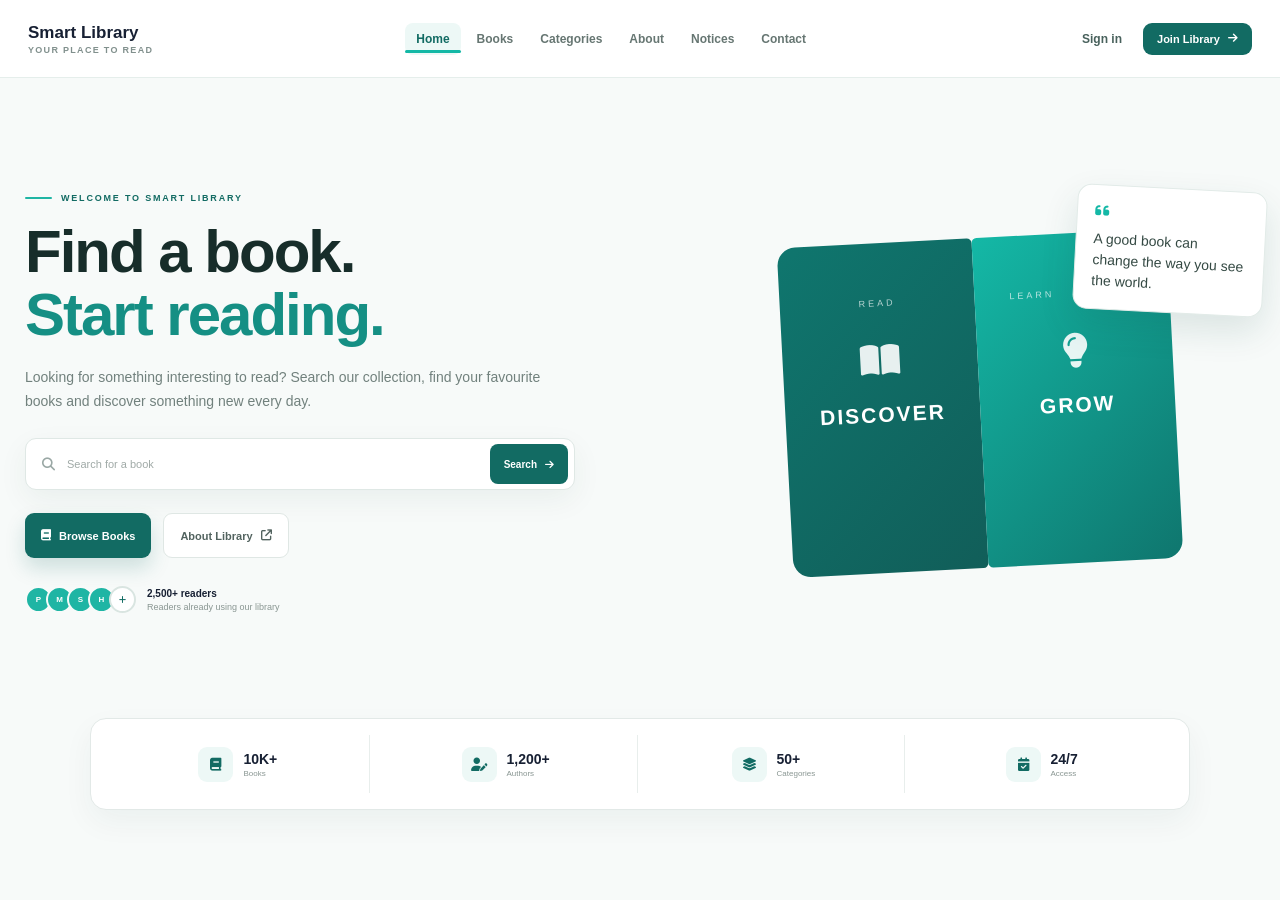
==== index.html @ 3d0052d0 "change" ====
<!DOCTYPE html>
<html lang="en">

<head>
    <meta charset="UTF-8">
    <meta name="viewport" content="width=device-width, initial-scale=1.0">
    <meta name="description" content="Smart Library - Find, explore and manage books easily">
    <title>Document</title>

    <link rel="stylesheet" href="library.css">
    <link rel="stylesheet" href="https://cdnjs.cloudflare.com/ajax/libs/font-awesome/6.5.2/css/all.min.css">
</head>

<body>

    <header class="header">
        <div class="head">

            <a href="index.html" class="brand">
                <div class="brand-content">
                    <strong>Smart Library</strong>
                    <span>Your place to read</span>
                </div>
            </a>

            <nav class="main">
                <a href="index.html" class="menu current">Home</a>
                <a href="books.html" class="menu">Books</a>
                <a href="categories.html" class="menu">Categories</a>
                <a href="about.html" class="menu">About</a>
                <a href="notices.html" class="menu">Notices</a>
                <a href="contact.html" class="menu">Contact</a>
            </nav>

            <div class="auth">
                <a href="login.html" class="signin">Sign in</a>

                <a href="register.html" class="join">
                    Join Library
                    <i class="fa-solid fa-arrow-right"></i>
                </a>
            </div>

            

        </div>
    </header>

    <main>

        <section class="hero">

            <div class="heros">

                <div class="text">

                    <div class="p">
                        <span></span>
                        WELCOME TO SMART LIBRARY
                    </div>

                    <h1>
                        Find a book.
                        <span>Start reading.</span>
                    </h1>

                    <p class="des">
                        Looking for something interesting to read?
                        Search our collection, find your favourite books
                        and discover something new every day.
                    </p>

                    <div class="search">
                        <i class="fa-solid fa-magnifying-glass"></i>

                        <input type="text" placeholder="Search for a book">

                        <button type="button">
                            Search
                            <i class="fa-solid fa-arrow-right"></i>
                        </button>
                    </div>

                    <div class="buttons">

                        <a href="books.html" class="btn1">
                            <i class="fa-solid fa-book"></i>
                            Browse Books
                        </a>

                        <a href="about.html" class="btn2">
                            About Library
                            <i class="fa-solid fa-arrow-up-right-from-square"></i>
                        </a>

                    </div>

                    <div class="members">

                        <div class="faces">
                            <span>P</span>
                            <span>M</span>
                            <span>S</span>
                            <span>H</span>
                            <span class="more">
                                <i class="fa-solid fa-plus"></i>
                            </span>
                        </div>

                        <div class="member-text">
                            <strong>2,500+ readers</strong>
                            <small>Readers already using our library</small>
                        </div>

                    </div>

                </div>

                <div class="area">

                    <div class="book">

                        <div class="book-left">
                            <span>READ</span>
                            <i class="fa-solid fa-book-open"></i>
                            <strong>DISCOVER</strong>
                        </div>

                        <div class="book-right">
                            <span>LEARN</span>
                            <i class="fa-solid fa-lightbulb"></i>
                            <strong>GROW</strong>
                        </div>

                    </div>

                    <div class="card">

                        <i class="fa-solid fa-quote-left"></i>

                        <p>
                            A good book can change the way
                            you see the world.
                        </p>

                    </div>

                </div>

            </div>

            <div class="numbers">

                <div class="nc">
                    <div class="ni">
                        <i class="fa-solid fa-book"></i>
                    </div>

                    <div>
                        <strong>10K+</strong>
                        <span>Books</span>
                    </div>
                </div>

                <div class="nc">
                    <div class="ni">
                        <i class="fa-solid fa-user-pen"></i>
                    </div>

                    <div>
                        <strong>1,200+</strong>
                        <span>Authors</span>
                    </div>
                </div>

                <div class="nc">
                    <div class="ni">
                        <i class="fa-solid fa-layer-group"></i>
                    </div>

                    <div>
                        <strong>50+</strong>
                        <span>Categories</span>
                    </div>
                </div>

                <div class="nc">
                    <div class="ni">
                        <i class="fa-solid fa-calendar-check"></i>
                    </div>

                    <div>
                        <strong>24/7</strong>
                        <span>Access</span>
                    </div>
                </div>

            </div>

        </section>

    </main>



</body>

</html>
---- library.css ----
*{
    margin:0;
    padding:0;
    box-sizing:border-box;
}

body{
    font-family:Arial,Helvetica,sans-serif;
    color:#172033;
    background:#f7faf9;
}

a{
        text-decoration:none;
}

.header{
    height:78px;
position:sticky;
top:0;
backdrop-filter:blur(15px);
background:rgba(255,255,255,.94);
z-index:1000;
border-bottom:1px solid #e5eeeb;

}

.head{
height: 100%;
    max-width: 1350px;
    margin: auto;
    padding: 0 28px;
    display: flex;
       align-items: center;
    justify-content: space-between;
    gap:20px;
}

.brand{
    display:flex;
    align-items:center;
    gap:11px;
    color:#172033;
}

.brand-content strong{
    display:block;
    font-size:17px;
}

.brand-content span{
    display:block;
     letter-spacing:1.3px;
    text-transform:uppercase;
    margin-top:2px;
    color:#81908d;
    font-size:9px;
    font-weight:700;
    
}

.main{
    display:flex;
    align-items:center;
    gap:5px;
}

.menu{
     position: relative;
    padding :9px 11px;
    color:#667672;
    font-size: 12px;
     font-weight: 600;
    border-radius: 8px;
    transition:.25s;
}

.menu:hover,
.menu.current{
    color:#126b63;
    background:#edf8f6;
}

.menu::before{
    content:"";
     position: absolute;
    width: 0;
    height: 3px;
    left: 0;
    bottom: 2px;
     background:#14b8a6;
    border-radius: 5px;
    transition:.3s ease;
}

.menu:hover::before,
.menu.current::before{
    width:100%;
}

.auth{
     display: flex;
    align-items: center;
    gap:8px;
}

.signin{
    padding:10px 13px;
color:#48615c;
    font-size:12px;
    font-weight:600;
}

.signin:hover{
    color:#126b63;
}

.join{
    display: flex;
    align-items: center;
    gap:8px;
    padding:10px 14px;
    
    color: white;
    background:#126b63;
    border-radius:9px;
  font-size: 11px;
    font-weight:700;

    transition:.25s;
}

.join:hover{
    background:#0d5c55;

    transform: translateY(-2px);
}


.hero{
    padding:65px 25px 35px;
    overflow: hidden;
}

.heros{
    max-width:1250px;
    margin: auto;
    display: grid;
    grid-template-columns:1fr .9fr;
    align-items: center;

    gap: 70px;
}

.text{
    max-width:620px;
}

.p{
    display: flex;
align-items: center;
        gap:9px;
    color: #126b63;
    font-size:9px;
    font-weight:800;
    letter-spacing: 1.8px;
}

.p span{
    width:27px;
    height:2px;
    background: #1fb5a4;
    border-radius:5px;
}

.hero h1{
    margin-top:17px;
    font-size:60px;
    line-height:1.05;
    letter-spacing:-2px;
    color:#172d2a;
}

.hero h1 span{
    display: block;
    color:#158f84;
}

.des{
    max-width: 520px;
    margin-top:20px;
    color: #71817d;
    font-size: 14px;
    line-height:1.7;
}

.search{
    max-width:550px;
    height:52px;
    margin-top:25px;
    display: flex;
align-items: center;
border: 1px solid #dfe8e5;
border-radius:11px;
overflow: hidden;
background :white;
    box-shadow:0 10px 30px rgba(20,60,55,.06);
}

.search > i{
    margin-left:16px;
    color: #9aa8a5;
    font-size: 13px;
}

.search input{
    flex: 1;
    height:100%;
    padding:0 12px;
    border: none;
    outline:   none;
    color: #263633;

    font-size: 11px;


}

.search input::placeholder{
    color: #a0aaa7;
}

.search button {
    height:40px;
     margin-right:6px;
    padding: 0 14px;
 display: flex;
    align-items:center;
    gap:8px;
    border:0;
    border-radius :8px;
     color:white;
    background: #126b63;
    cursor:pointer;
    font-size:10px;
    font-weight:700;

    transition:.25s;
}

.search button:hover {
    background: #0d5c55;
}

.buttons{
    display: flex;
    align-items: center;
 gap:12px;
    margin-top:23px;
}

.btn1, .btn2 {
    height:45px;
    display: flex;

    align-items: center;
    justify-content: center;
    gap: 8px;
    padding: 0 16px;
    border-radius: 9px;
    font-size: 11px;
    font-weight: 700;

    transition: .25s;
}

.btn1{
    color: white;
    background: #126b63;
    box-shadow: 0 10px 20px rgba(18,107,99,.18);
}

.btn1:hover{
    background:#0d5c55;
    transform:  translateY(-2px);
}

.btn2{
    color:#52635f;
    border: 1px solid #dfe7e4;
    background: white;
}

.btn2:hover{
    color: #126b63;
    border-color: #9ed1ca;
}

.members{
    display: flex;
    align-items: center;
    gap:11px;
    margin-top:28px;
}

.faces{
    display: flex;
}

.faces span{
    width: 27px;
    height :27px;
    margin-left:-6px;
    display:  grid;
    place-items: center;
    border:2px solid #f7faf9;
    border-radius:50%;
    color: white;
    background:  #1fb5a4;
    font-size:8px;
    font-weight: 700;
}

.faces span:first-child{
    margin-left:0;
}


.faces .more{
 color: #126b63;

    background: white;
    border-color: #d9e5e1;
}

.member-text{
    display:flex;
flex-direction: column;
    gap:3px;

}

.member-text strong{
    font-size:10px;
}

.member-text small{
    color: #899692;
    font-size:9px;
}

.area{
    position:  relative;
    min-height:520px;
    display: flex;
    align-items: center;
    justify-content: center;
}

.book{
    position:  relative;
    width:390px;
    height:330px;
    display: flex;
    transform: rotate(-3deg);
    transition:.4s ease;
}

.book:hover{
    transform: rotate(0) translateY(-8px);
}

.book-left, .book-right{
width:50%;
    height:100%;
    display: flex;
    align-items: center;
     flex-direction: column;
padding-top:55px;
    color: white;
}

.book-left{
    border-radius:18px 5px 5px 18px;
    background:linear-gradient(135deg,#0f766e,#115e59);
   
   
}

.book-right{
    border-radius: 5px 18px 18px 5px;
    background: linear-gradient(135deg,#14b8a6,#0f766e);
}

.book-left span, .book-right span{
    font-size: 9px;
    letter-spacing: 3px;
    opacity: .7;
}

.book-right span{
    margin-left: -80px;
}

.book-left i, .book-right i{
    margin-top: 35px;
    font-size: 35px;
    opacity: .9;
}

.book-left strong, .book-right strong{
    margin-top:25px;
    font-size: 21px;
    letter-spacing: 2px;
}



.card{
    position: absolute;
    right:-10px;
     top: 45px;
    width: 190px;
    padding : 17px;

    background: white;
    border:1px solid #e2ebe8;
    border-radius:14px;
    box-shadow : 0 15px 35px rgba(15,70,65,.12);
    transform: rotate(3deg);

    transition:.3s ease;


}

.card:hover{
    transform: rotate(0) translateY(-4px);
}

.card > i{
    color: #14b8a6;
    font-size:16px;
}

.card p{
    margin-top: 8px;
      line-height:1.5;
    color:#344943;

    font-size: 14px;
  
}

.numbers{
    max-width:1100px;
    margin:55px auto 0;
     background: white;
    border:1px solid #e2e9e7;
    padding:16px;
    display: grid;

    grid-template-columns: repeat(4,1fr);
    gap:5px;
   
    border-radius: 16px;

    box-shadow:0 12px 30px rgba(20,60,55,.05);
}

.nc{
    min-height:58px;
    display: flex;
     gap:10px;
    align-items: center;
    justify-content: center;
    
    border-right:1px solid #e8eeec;
}

.nc:last-child{
    border-right:0;
}

.ni{
    width:35px;
    height:35px;
    display: grid;
    place-items: center;
    color: #126b63;
    background: #edf8f6;
    border-radius:9px;
    font-size: 13px;
}

.nc div:last-child{
    display: flex;
    flex-direction: column;
    gap:2px;
}

.nc strong{
    font-size:14px;
}

.nc span{
    color:#899692;
    font-size:8px;
}
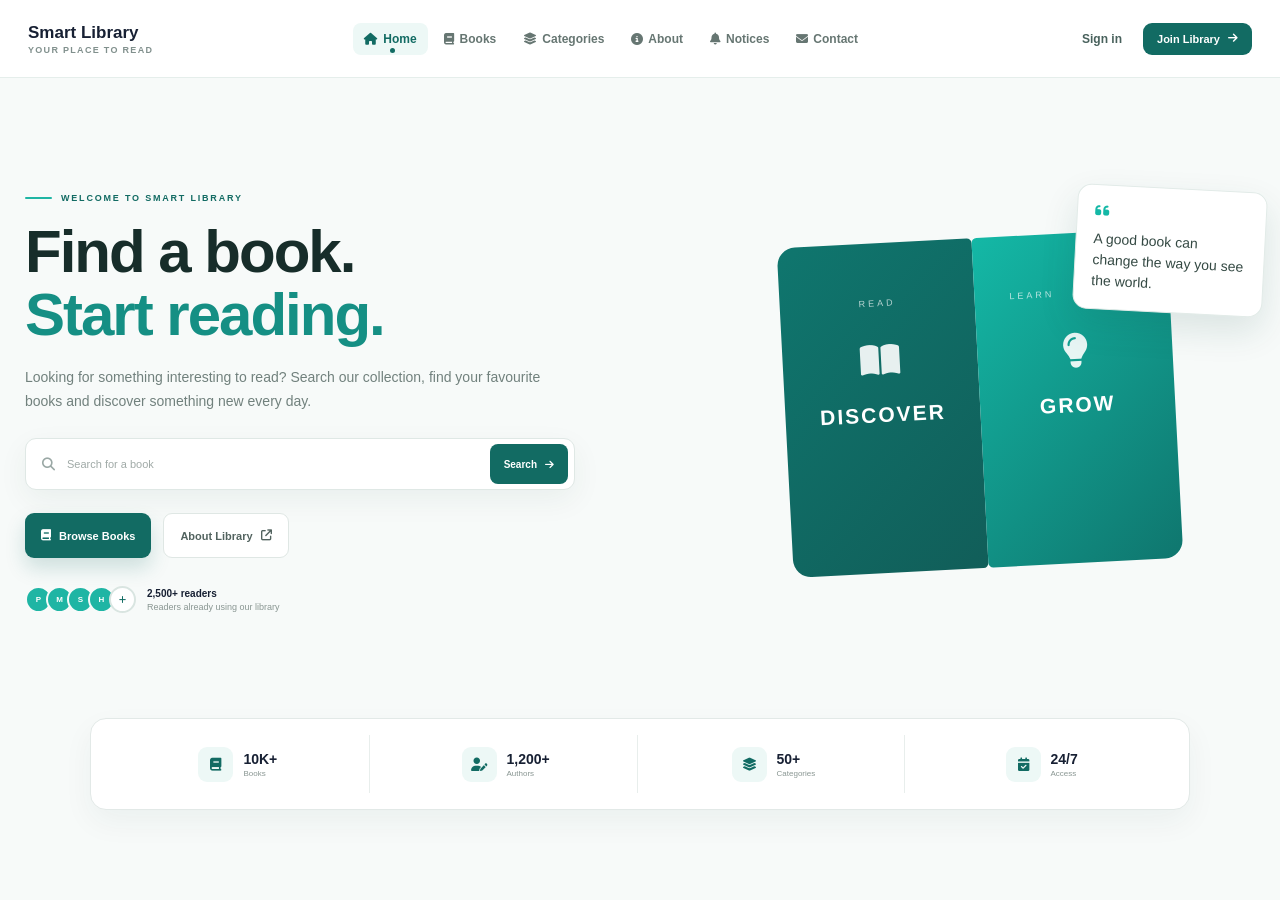
==== commit bc78a529: "icon" ====
--- a/index.html
+++ b/index.html
@@ -24,13 +24,14 @@
             </a>
 
             <nav class="main">
-                <a href="index.html" class="menu current">Home</a>
-                <a href="books.html" class="menu">Books</a>
-                <a href="categories.html" class="menu">Categories</a>
-                <a href="about.html" class="menu">About</a>
-                <a href="notices.html" class="menu">Notices</a>
-                <a href="contact.html" class="menu">Contact</a>
+                <a href="index.html" class="menu current"><i class="fa-solid fa-house"></i>Home</a>
+                <a href="books.html" class="menu"><i class="fa-solid fa-book"></i>Books</a>
+                <a href="categories.html" class="menu"><i class="fa-solid fa-layer-group"></i>Categories</a>
+                <a href="about.html" class="menu"><i class="fa-solid fa-circle-info"></i>About</a>
+                <a href="notices.html" class="menu"><i class="fa-solid fa-bell"></i>Notices</a>
+                <a href="contact.html" class="menu"><i class="fa-solid fa-envelope"></i>Contact</a>
             </nav>
+
 
             <div class="auth">
                 <a href="login.html" class="signin">Sign in</a>
--- a/library.css
+++ b/library.css
@@ -68,6 +68,9 @@
 }
 
 .menu{
+    display: flex;
+    align-items: center;
+    gap: 5px;
      position: relative;
     padding :9px 11px;
     color:#667672;
@@ -83,22 +86,21 @@
     background:#edf8f6;
 }
 
-.menu::before{
-    content:"";
-     position: absolute;
-    width: 0;
-    height: 3px;
-    left: 0;
+.menu.current::after{
+    content: "";
+    position: absolute;
+    width: 5px;
+    height: 5px;
     bottom: 2px;
-     background:#14b8a6;
-    border-radius: 5px;
-    transition:.3s ease;
-}
-
-.menu:hover::before,
-.menu.current::before{
-    width:100%;
-}
+    background: #126b63;
+    left: 50%;
+    border-radius: 50%;
+}
+
+/* .menu:hover::after,
+.menu.current::after{
+    width:70%;
+} */
 
 .auth{
      display: flex;
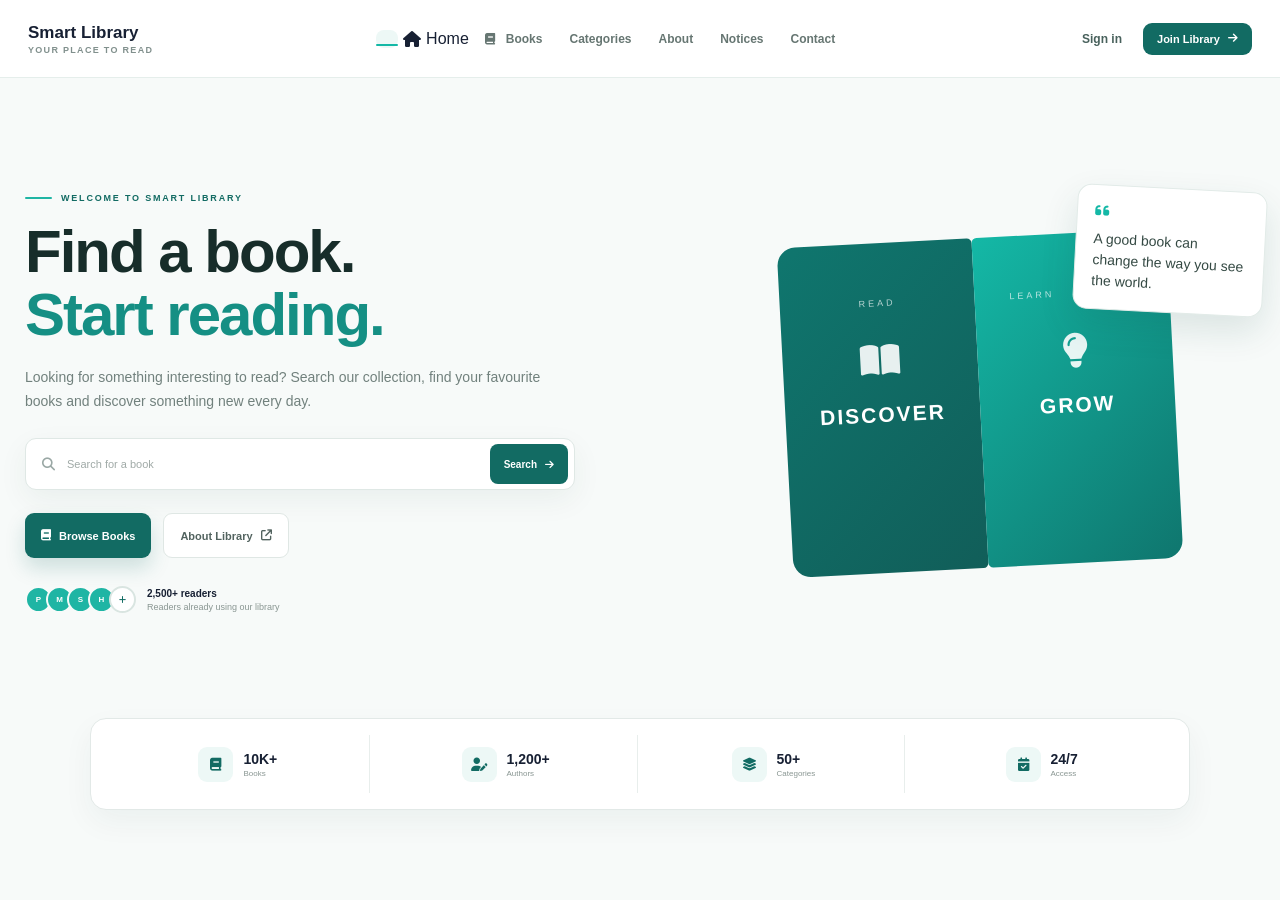
==== commit 9fd6426d: "change" ====
--- a/index.html
+++ b/index.html
@@ -24,14 +24,13 @@
             </a>
 
             <nav class="main">
-                <a href="index.html" class="menu current"><i class="fa-solid fa-house"></i>Home</a>
+                <a href="index.html" class="menu current" ></a><i class="fa-solid fa-house"></i>Home</a>
                 <a href="books.html" class="menu"><i class="fa-solid fa-book"></i>Books</a>
-                <a href="categories.html" class="menu"><i class="fa-solid fa-layer-group"></i>Categories</a>
-                <a href="about.html" class="menu"><i class="fa-solid fa-circle-info"></i>About</a>
-                <a href="notices.html" class="menu"><i class="fa-solid fa-bell"></i>Notices</a>
-                <a href="contact.html" class="menu"><i class="fa-solid fa-envelope"></i>Contact</a>
+                <a href="categories.html" class="menu">Categories</a>
+                <a href="about.html" class="menu">About</a>
+                <a href="notices.html" class="menu">Notices</a>
+                <a href="contact.html" class="menu">Contact</a>
             </nav>
-
 
             <div class="auth">
                 <a href="login.html" class="signin">Sign in</a>
--- a/library.css
+++ b/library.css
@@ -68,9 +68,6 @@
 }
 
 .menu{
-    display: flex;
-    align-items: center;
-    gap: 5px;
      position: relative;
     padding :9px 11px;
     color:#667672;
@@ -78,6 +75,9 @@
      font-weight: 600;
     border-radius: 8px;
     transition:.25s;
+    display: flex;
+    align-items: center;
+    gap: 10px;
 }
 
 .menu:hover,
@@ -86,21 +86,22 @@
     background:#edf8f6;
 }
 
-.menu.current::after{
-    content: "";
-    position: absolute;
-    width: 5px;
-    height: 5px;
+.menu::before{
+    content:"";
+     position: absolute;
+    width: 0;
+    height: 2px;
+    left: 0;
     bottom: 2px;
-    background: #126b63;
-    left: 50%;
-    border-radius: 50%;
-}
-
-/* .menu:hover::after,
-.menu.current::after{
-    width:70%;
-} */
+     background:#14b8a6;
+    border-radius: 5px;
+    transition:.3s ease;
+}
+
+.menu:hover::before,
+.menu.current::before{
+    width:100%;
+}
 
 .auth{
      display: flex;
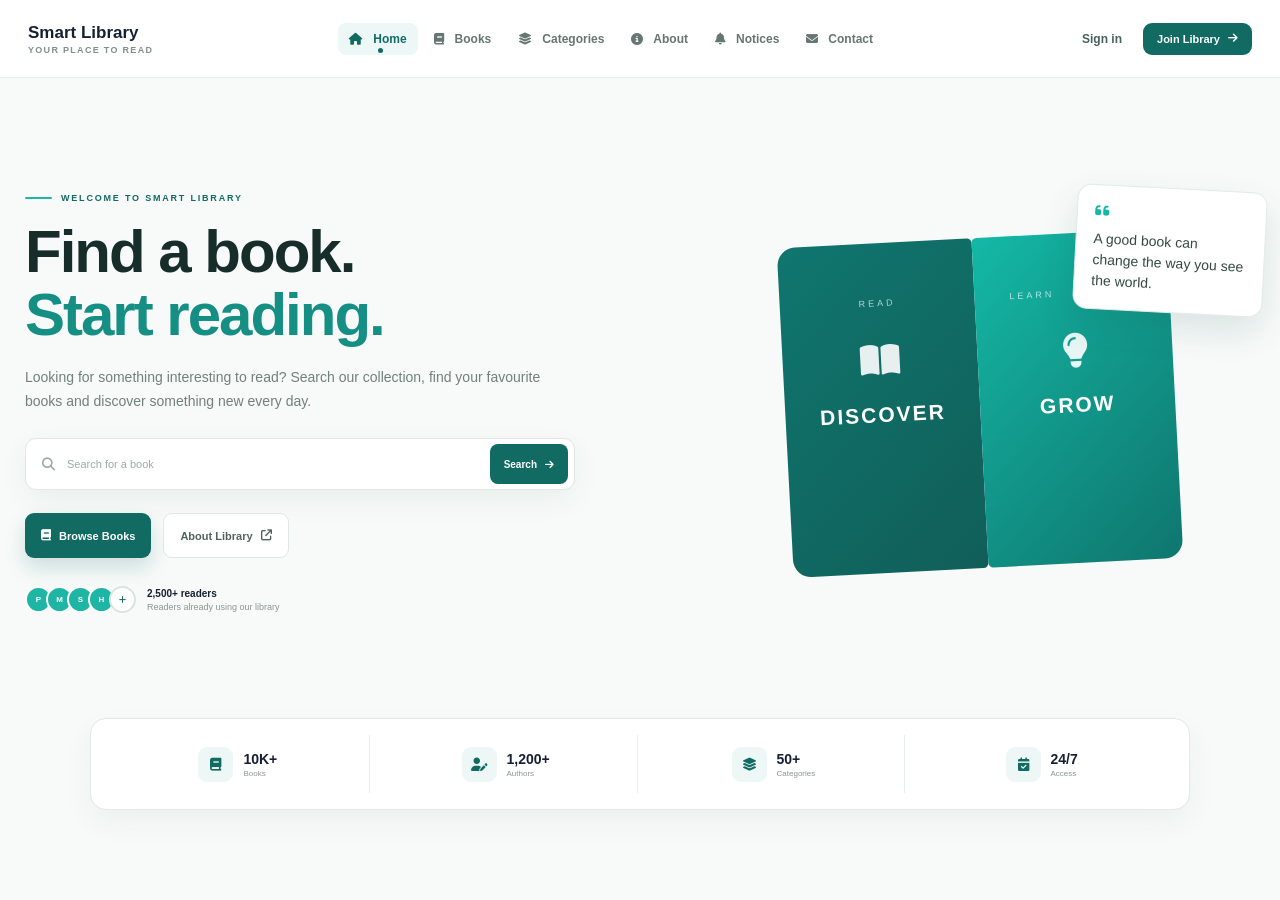
==== commit f7e64f87: "change" ====
--- a/index.html
+++ b/index.html
@@ -24,13 +24,14 @@
             </a>
 
             <nav class="main">
-                <a href="index.html" class="menu current" ></a><i class="fa-solid fa-house"></i>Home</a>
+                <a href="index.html" class="menu current"><i class="fa-solid fa-house"></i>Home</a>
                 <a href="books.html" class="menu"><i class="fa-solid fa-book"></i>Books</a>
-                <a href="categories.html" class="menu">Categories</a>
-                <a href="about.html" class="menu">About</a>
-                <a href="notices.html" class="menu">Notices</a>
-                <a href="contact.html" class="menu">Contact</a>
+                <a href="categories.html" class="menu"><i class="fa-solid fa-layer-group"></i>Categories</a>
+                <a href="about.html" class="menu"><i class="fa-solid fa-circle-info"></i>About</a>
+                <a href="notices.html" class="menu"><i class="fa-solid fa-bell"></i>Notices</a>
+                <a href="contact.html" class="menu"><i class="fa-solid fa-envelope"></i>Contact</a>
             </nav>
+
 
             <div class="auth">
                 <a href="login.html" class="signin">Sign in</a>
--- a/library.css
+++ b/library.css
@@ -68,6 +68,9 @@
 }
 
 .menu{
+    display: flex;
+    align-items: center;
+    gap: 5px;
      position: relative;
     padding :9px 11px;
     color:#667672;
@@ -86,22 +89,21 @@
     background:#edf8f6;
 }
 
-.menu::before{
-    content:"";
-     position: absolute;
-    width: 0;
-    height: 2px;
-    left: 0;
+.menu.current::after{
+    content: "";
+    position: absolute;
+    width: 5px;
+    height: 5px;
     bottom: 2px;
-     background:#14b8a6;
-    border-radius: 5px;
-    transition:.3s ease;
-}
-
-.menu:hover::before,
-.menu.current::before{
-    width:100%;
-}
+    background: #126b63;
+    left: 50%;
+    border-radius: 50%;
+}
+
+/* .menu:hover::after,
+.menu.current::after{
+    width:70%;
+} */
 
 .auth{
      display: flex;
